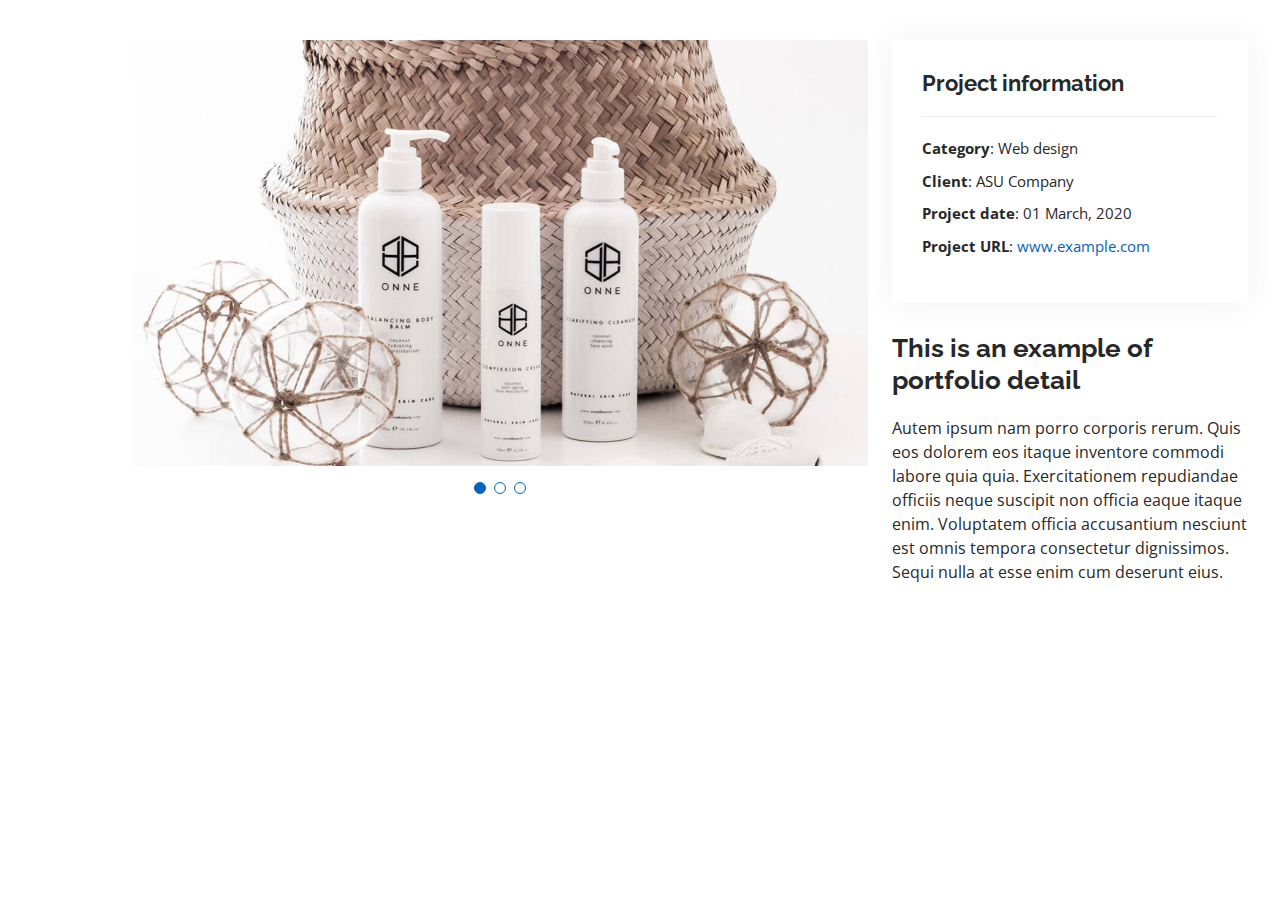
==== portfolio-details.html @ 51f2b3fe "initialcommit" ====
<!DOCTYPE html>
<html lang="en">

<head>
  <meta charset="utf-8">
  <meta content="width=device-width, initial-scale=1.0" name="viewport">

  <title>Portfolio Details - Personal Bootstrap Template</title>
  <meta content="" name="description">
  <meta content="" name="keywords">

  <!-- Favicons -->
  <link href="assets/img/favicon.png" rel="icon">
  <link href="assets/img/apple-touch-icon.png" rel="apple-touch-icon">

  <!-- Google Fonts -->
  <link href="https://fonts.googleapis.com/css?family=Open+Sans:300,300i,400,400i,600,600i,700,700i|Raleway:300,300i,400,400i,500,500i,600,600i,700,700i|Poppins:300,300i,400,400i,500,500i,600,600i,700,700i" rel="stylesheet">

  <!-- Vendor CSS Files -->
  <link href="assets/vendor/aos/aos.css" rel="stylesheet">
  <link href="assets/vendor/bootstrap/css/bootstrap.min.css" rel="stylesheet">
  <link href="assets/vendor/bootstrap-icons/bootstrap-icons.css" rel="stylesheet">
  <link href="assets/vendor/boxicons/css/boxicons.min.css" rel="stylesheet">
  <link href="assets/vendor/glightbox/css/glightbox.min.css" rel="stylesheet">
  <link href="assets/vendor/swiper/swiper-bundle.min.css" rel="stylesheet">

  <!-- Template Main CSS File -->
  <link href="assets/css/style.css" rel="stylesheet">

  <!-- =======================================================
  * Template Name: MyResume - v4.9.1
  * Template URL: https://bootstrapmade.com/free-html-bootstrap-template-my-resume/
  * Author: BootstrapMade.com
  * License: https://bootstrapmade.com/license/
  ======================================================== -->
</head>

<body>

  <main id="main">

    <!-- ======= Portfolio Details Section ======= -->
    <section id="portfolio-details" class="portfolio-details">
      <div class="container">

        <div class="row gy-4">

          <div class="col-lg-8">
            <div class="portfolio-details-slider swiper">
              <div class="swiper-wrapper align-items-center">

                <div class="swiper-slide">
                  <img src="assets/img/portfolio/portfolio-details-1.jpg" alt="">
                </div>

                <div class="swiper-slide">
                  <img src="assets/img/portfolio/portfolio-details-2.jpg" alt="">
                </div>

                <div class="swiper-slide">
                  <img src="assets/img/portfolio/portfolio-details-3.jpg" alt="">
                </div>

              </div>
              <div class="swiper-pagination"></div>
            </div>
          </div>

          <div class="col-lg-4">
            <div class="portfolio-info">
              <h3>Project information</h3>
              <ul>
                <li><strong>Category</strong>: Web design</li>
                <li><strong>Client</strong>: ASU Company</li>
                <li><strong>Project date</strong>: 01 March, 2020</li>
                <li><strong>Project URL</strong>: <a href="#">www.example.com</a></li>
              </ul>
            </div>
            <div class="portfolio-description">
              <h2>This is an example of portfolio detail</h2>
              <p>
                Autem ipsum nam porro corporis rerum. Quis eos dolorem eos itaque inventore commodi labore quia quia. Exercitationem repudiandae officiis neque suscipit non officia eaque itaque enim. Voluptatem officia accusantium nesciunt est omnis tempora consectetur dignissimos. Sequi nulla at esse enim cum deserunt eius.
              </p>
            </div>
          </div>

        </div>

      </div>
    </section><!-- End Portfolio Details Section -->

  </main><!-- End #main -->

  <div id="preloader"></div>
  <a href="#" class="back-to-top d-flex align-items-center justify-content-center"><i class="bi bi-arrow-up-short"></i></a>

  <!-- Vendor JS Files -->
  <script src="assets/vendor/purecounter/purecounter_vanilla.js"></script>
  <script src="assets/vendor/aos/aos.js"></script>
  <script src="assets/vendor/bootstrap/js/bootstrap.bundle.min.js"></script>
  <script src="assets/vendor/glightbox/js/glightbox.min.js"></script>
  <script src="assets/vendor/isotope-layout/isotope.pkgd.min.js"></script>
  <script src="assets/vendor/swiper/swiper-bundle.min.js"></script>
  <script src="assets/vendor/typed.js/typed.min.js"></script>
  <script src="assets/vendor/waypoints/noframework.waypoints.js"></script>
  <script src="assets/vendor/php-email-form/validate.js"></script>

  <!-- Template Main JS File -->
  <script src="assets/js/main.js"></script>

</body>

</html>
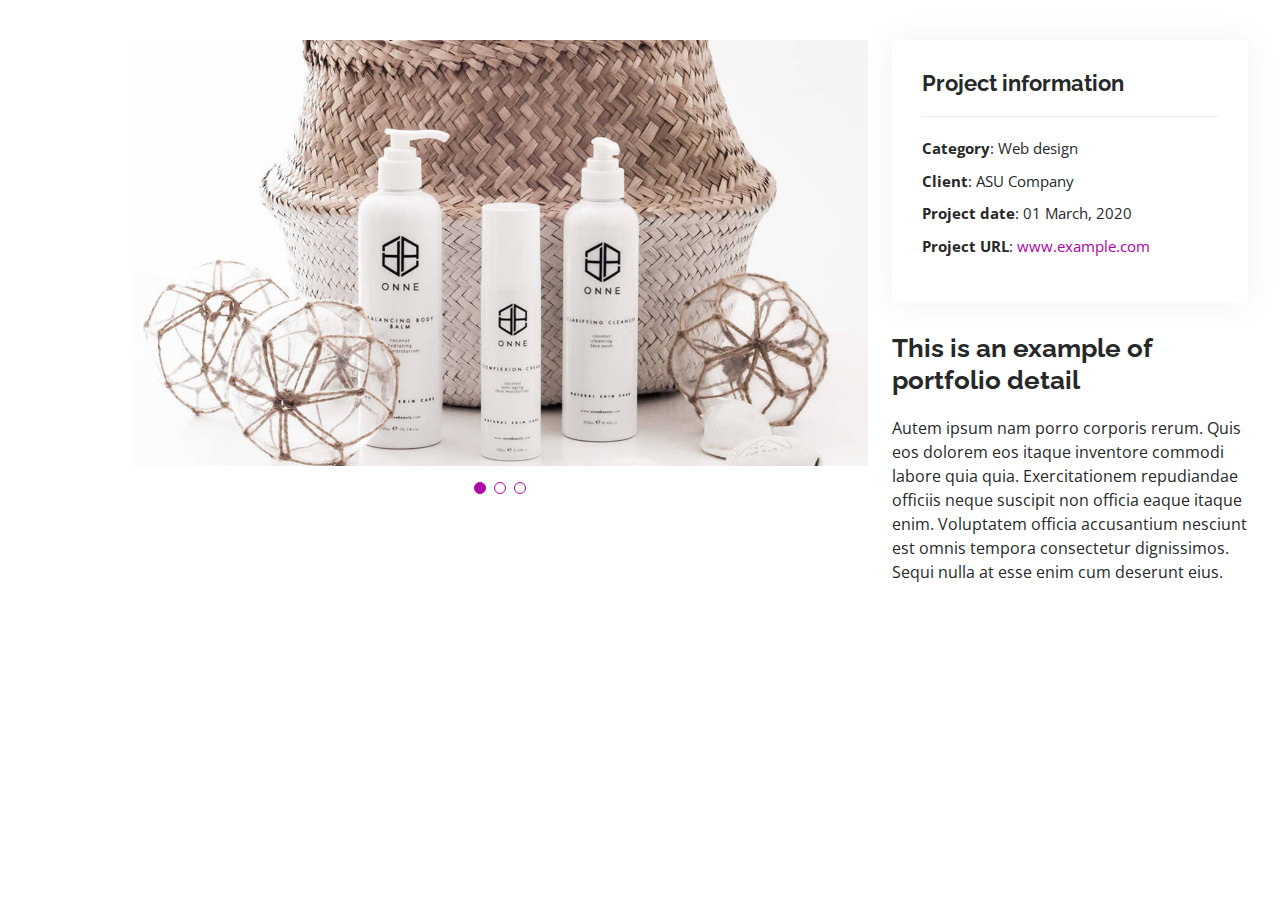
==== commit b45a2835: "new changes" ====
--- a/portfolio-details.html
+++ b/portfolio-details.html
@@ -10,8 +10,8 @@
   <meta content="" name="keywords">
 
   <!-- Favicons -->
-  <link href="assets/img/favicon.png" rel="icon">
-  <link href="assets/img/apple-touch-icon.png" rel="apple-touch-icon">
+  <link href="assets/img/precious-favicon.png" rel="icon">
+  <link href="assets/img/precious-icon.png" rel="apple-touch-icon">
 
   <!-- Google Fonts -->
   <link href="https://fonts.googleapis.com/css?family=Open+Sans:300,300i,400,400i,600,600i,700,700i|Raleway:300,300i,400,400i,500,500i,600,600i,700,700i|Poppins:300,300i,400,400i,500,500i,600,600i,700,700i" rel="stylesheet">
--- a/assets/css/style.css
+++ b/assets/css/style.css
@@ -14,12 +14,12 @@
 }
 
 a {
-  color: #0563bb;
+  color: #b102a6;
   text-decoration: none;
 }
 
 a:hover {
-  color: #067ded;
+  color: #0a66c2;
   text-decoration: none;
 }
 
@@ -42,7 +42,7 @@
   right: 15px;
   bottom: 15px;
   z-index: 996;
-  background: #0563bb;
+  background: #b102a6;
   width: 40px;
   height: 40px;
   border-radius: 50px;
@@ -84,7 +84,7 @@
   position: fixed;
   top: calc(50% - 30px);
   left: calc(50% - 30px);
-  border: 6px solid #0563bb;
+  border: 6px solid #b102a6;
   border-top-color: #fff;
   border-bottom-color: #fff;
   border-radius: 50%;
@@ -221,7 +221,7 @@
 .nav-menu .active:focus,
 .nav-menu li:hover>a {
   color: #fff;
-  background: #0563bb;
+  background: #b102a6;
 }
 
 .nav-menu a:hover span,
@@ -275,7 +275,7 @@
 
 .mobile-nav-active .mobile-nav-toggle {
   color: #fff;
-  background-color: #0563bb;
+  background-color: #b102a6;
 }
 
 /*--------------------------------------------------------------
@@ -284,7 +284,7 @@
 #hero {
   width: 100%;
   height: 100vh;
-  background: url("../img/hero-bg.jpg") top right no-repeat;
+  background: url("../img/precious-bg.png") top right no-repeat;
   background-size: cover;
   position: relative;
 }
@@ -321,7 +321,7 @@
 }
 
 #hero p span {
-  color: #0563bb;
+  color: #b102a6;
   letter-spacing: 1px;
 }
 
@@ -339,7 +339,7 @@
 }
 
 #hero .social-links a:hover {
-  color: #0563bb;
+  color: #b102a6;
 }
 
 @media (max-width: 992px) {
@@ -399,7 +399,7 @@
   display: block;
   width: 40px;
   height: 3px;
-  background: #0563bb;
+  background: #b102a6;
   bottom: 0;
   left: calc(50% - 20px);
 }
@@ -435,7 +435,7 @@
 .about .content ul i {
   font-size: 16px;
   margin-right: 5px;
-  color: #0563bb;
+  color: #b102a6;
   line-height: 0;
 }
 
@@ -461,7 +461,7 @@
   left: 50%;
   transform: translateX(-50%);
   font-size: 24px;
-  background: #0563bb;
+  background: #b102a6;
   color: #fff;
   border-radius: 50px;
   display: inline-flex;
@@ -518,7 +518,7 @@
   width: 1px;
   height: 10px;
   transition: 0.9s;
-  background-color: #0563bb;
+  background-color: #b102a6;
 }
 
 /*--------------------------------------------------------------
@@ -535,7 +535,7 @@
 .resume .resume-item {
   padding: 0 0 20px 20px;
   margin-top: -2px;
-  border-left: 2px solid #0563bb;
+  border-left: 2px solid #b102a6;
   position: relative;
 }
 
@@ -545,7 +545,7 @@
   font-weight: 600;
   text-transform: uppercase;
   font-family: "Poppins", sans-serif;
-  color: #0563bb;
+  color: #b102a6;
   margin-bottom: 10px;
 }
 
@@ -579,7 +579,7 @@
   left: -9px;
   top: 0;
   background: #fff;
-  border: 2px solid #0563bb;
+  border: 2px solid #b102a6;
 }
 
 /*--------------------------------------------------------------
@@ -614,7 +614,7 @@
 
 .portfolio #portfolio-flters li:hover,
 .portfolio #portfolio-flters li.filter-active {
-  color: #0563bb;
+  color: #b102a6;
 }
 
 .portfolio #portfolio-flters li:last-child {
@@ -760,11 +760,11 @@
   height: 12px;
   background-color: #fff;
   opacity: 1;
-  border: 1px solid #0563bb;
+  border: 1px solid #b102a6;
 }
 
 .portfolio-details .portfolio-details-slider .swiper-pagination .swiper-pagination-bullet-active {
-  background-color: #0563bb;
+  background-color: #b102a6;
 }
 
 .portfolio-details .portfolio-info {
@@ -1007,11 +1007,11 @@
   height: 12px;
   background-color: #fff;
   opacity: 1;
-  border: 1px solid #0563bb;
+  border: 1px solid #b102a6;
 }
 
 .testimonials .swiper-pagination .swiper-pagination-bullet-active {
-  background-color: #0563bb;
+  background-color: #b102a6;
 }
 
 @media (min-width: 992px) {
@@ -1030,7 +1030,7 @@
 
 .contact .info i {
   font-size: 20px;
-  color: #0563bb;
+  color: #b102a6;
   float: left;
   width: 44px;
   height: 44px;
@@ -1065,7 +1065,7 @@
 .contact .info .email:hover i,
 .contact .info .address:hover i,
 .contact .info .phone:hover i {
-  background: #0563bb;
+  background: #b102a6;
   color: #fff;
 }
 
@@ -1136,7 +1136,7 @@
 }
 
 .contact .php-email-form button[type=submit] {
-  background: #0563bb;
+  background: #b102a6;
   border: 0;
   padding: 10px 35px;
   color: #fff;
@@ -1145,7 +1145,7 @@
 }
 
 .contact .php-email-form button[type=submit]:hover {
-  background: #0678e3;
+  background: #0a66c2;
 }
 
 @-webkit-keyframes animate-loading {
@@ -1202,7 +1202,7 @@
 #footer .social-links a {
   font-size: 18px;
   display: inline-block;
-  background: #0563bb;
+  background: #b102a6;
   color: #fff;
   line-height: 1;
   padding: 8px 0;
@@ -1215,7 +1215,7 @@
 }
 
 #footer .social-links a:hover {
-  background: #0678e3;
+  background: #0a66c2;
   color: #fff;
   text-decoration: none;
 }
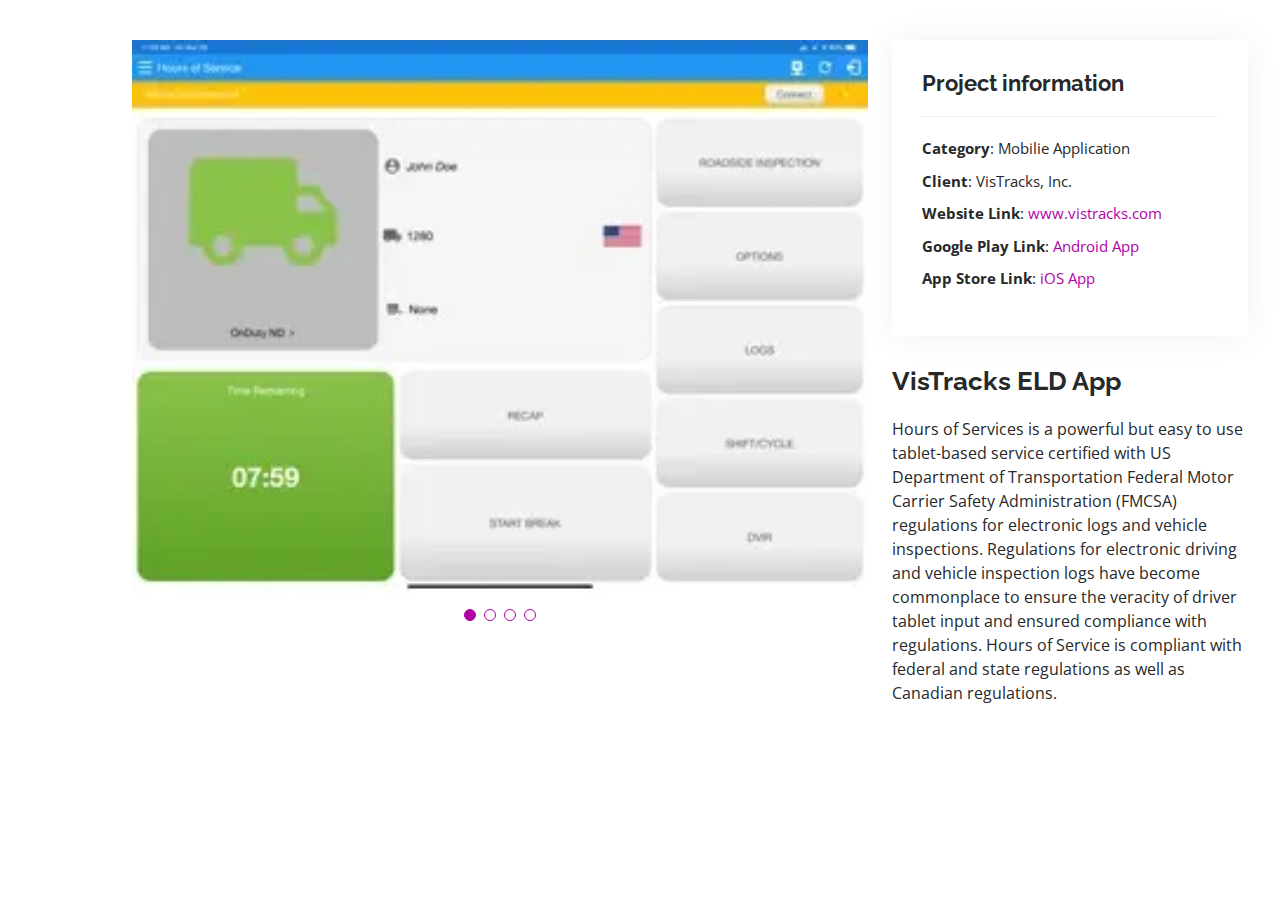
==== commit b4c8fa07: "update imgs" ====
--- a/portfolio-details.html
+++ b/portfolio-details.html
@@ -5,13 +5,13 @@
   <meta charset="utf-8">
   <meta content="width=device-width, initial-scale=1.0" name="viewport">
 
-  <title>Portfolio Details - Personal Bootstrap Template</title>
+  <title>My Project2 Details</title>
   <meta content="" name="description">
   <meta content="" name="keywords">
 
   <!-- Favicons -->
-  <link href="assets/img/precious-favicon.png" rel="icon">
-  <link href="assets/img/precious-icon.png" rel="apple-touch-icon">
+  <link href="assets/img/precious-small-favicon.png" rel="icon">
+  <link href="assets/img/precious-favicon.png" rel="apple-touch-icon">
 
   <!-- Google Fonts -->
   <link href="https://fonts.googleapis.com/css?family=Open+Sans:300,300i,400,400i,600,600i,700,700i|Raleway:300,300i,400,400i,500,500i,600,600i,700,700i|Poppins:300,300i,400,400i,500,500i,600,600i,700,700i" rel="stylesheet">
@@ -50,15 +50,19 @@
               <div class="swiper-wrapper align-items-center">
 
                 <div class="swiper-slide">
-                  <img src="assets/img/portfolio/portfolio-details-1.jpg" alt="">
+                  <img src="assets/img/portfolio/project1-1.jpg" alt="">
                 </div>
 
                 <div class="swiper-slide">
-                  <img src="assets/img/portfolio/portfolio-details-2.jpg" alt="">
+                  <img src="assets/img/portfolio/project1-2.jpg" alt="">
                 </div>
 
                 <div class="swiper-slide">
-                  <img src="assets/img/portfolio/portfolio-details-3.jpg" alt="">
+                  <img src="assets/img/portfolio/project1-3.jpg" alt="">
+                </div>
+
+                <div class="swiper-slide">
+                  <img src="assets/img/portfolio/project1-4.jpg" alt="">
                 </div>
 
               </div>
@@ -70,16 +74,17 @@
             <div class="portfolio-info">
               <h3>Project information</h3>
               <ul>
-                <li><strong>Category</strong>: Web design</li>
-                <li><strong>Client</strong>: ASU Company</li>
-                <li><strong>Project date</strong>: 01 March, 2020</li>
-                <li><strong>Project URL</strong>: <a href="#">www.example.com</a></li>
+                <li><strong>Category</strong>: Mobilie Application</li>
+                <li><strong>Client</strong>: VisTracks, Inc.</li>
+                <li><strong>Website Link</strong>: <a href="https://www.vistracks.com/" target="_blank">www.vistracks.com</a></li>
+                <li><strong>Google Play Link</strong>: <a href="https://play.google.com/store/apps/details?id=com.vistracks&hl=en&gl=US" target="_blank">Android App</a></li>
+                <li><strong>App Store Link</strong>: <a href="https://apps.apple.com/us/app/hours-of-service-eld/id1292859674" target="_blank">iOS App</a></li>
               </ul>
             </div>
             <div class="portfolio-description">
-              <h2>This is an example of portfolio detail</h2>
+              <h2>VisTracks ELD App</h2>
               <p>
-                Autem ipsum nam porro corporis rerum. Quis eos dolorem eos itaque inventore commodi labore quia quia. Exercitationem repudiandae officiis neque suscipit non officia eaque itaque enim. Voluptatem officia accusantium nesciunt est omnis tempora consectetur dignissimos. Sequi nulla at esse enim cum deserunt eius.
+                Hours of Services is a powerful but easy to use tablet-based service certified with US Department of Transportation Federal Motor Carrier Safety Administration (FMCSA) regulations for electronic logs and vehicle inspections. Regulations for electronic driving and vehicle inspection logs have become commonplace to ensure the veracity of driver tablet input and ensured compliance with regulations. Hours of Service is compliant with federal and state regulations as well as Canadian regulations.
               </p>
             </div>
           </div>
